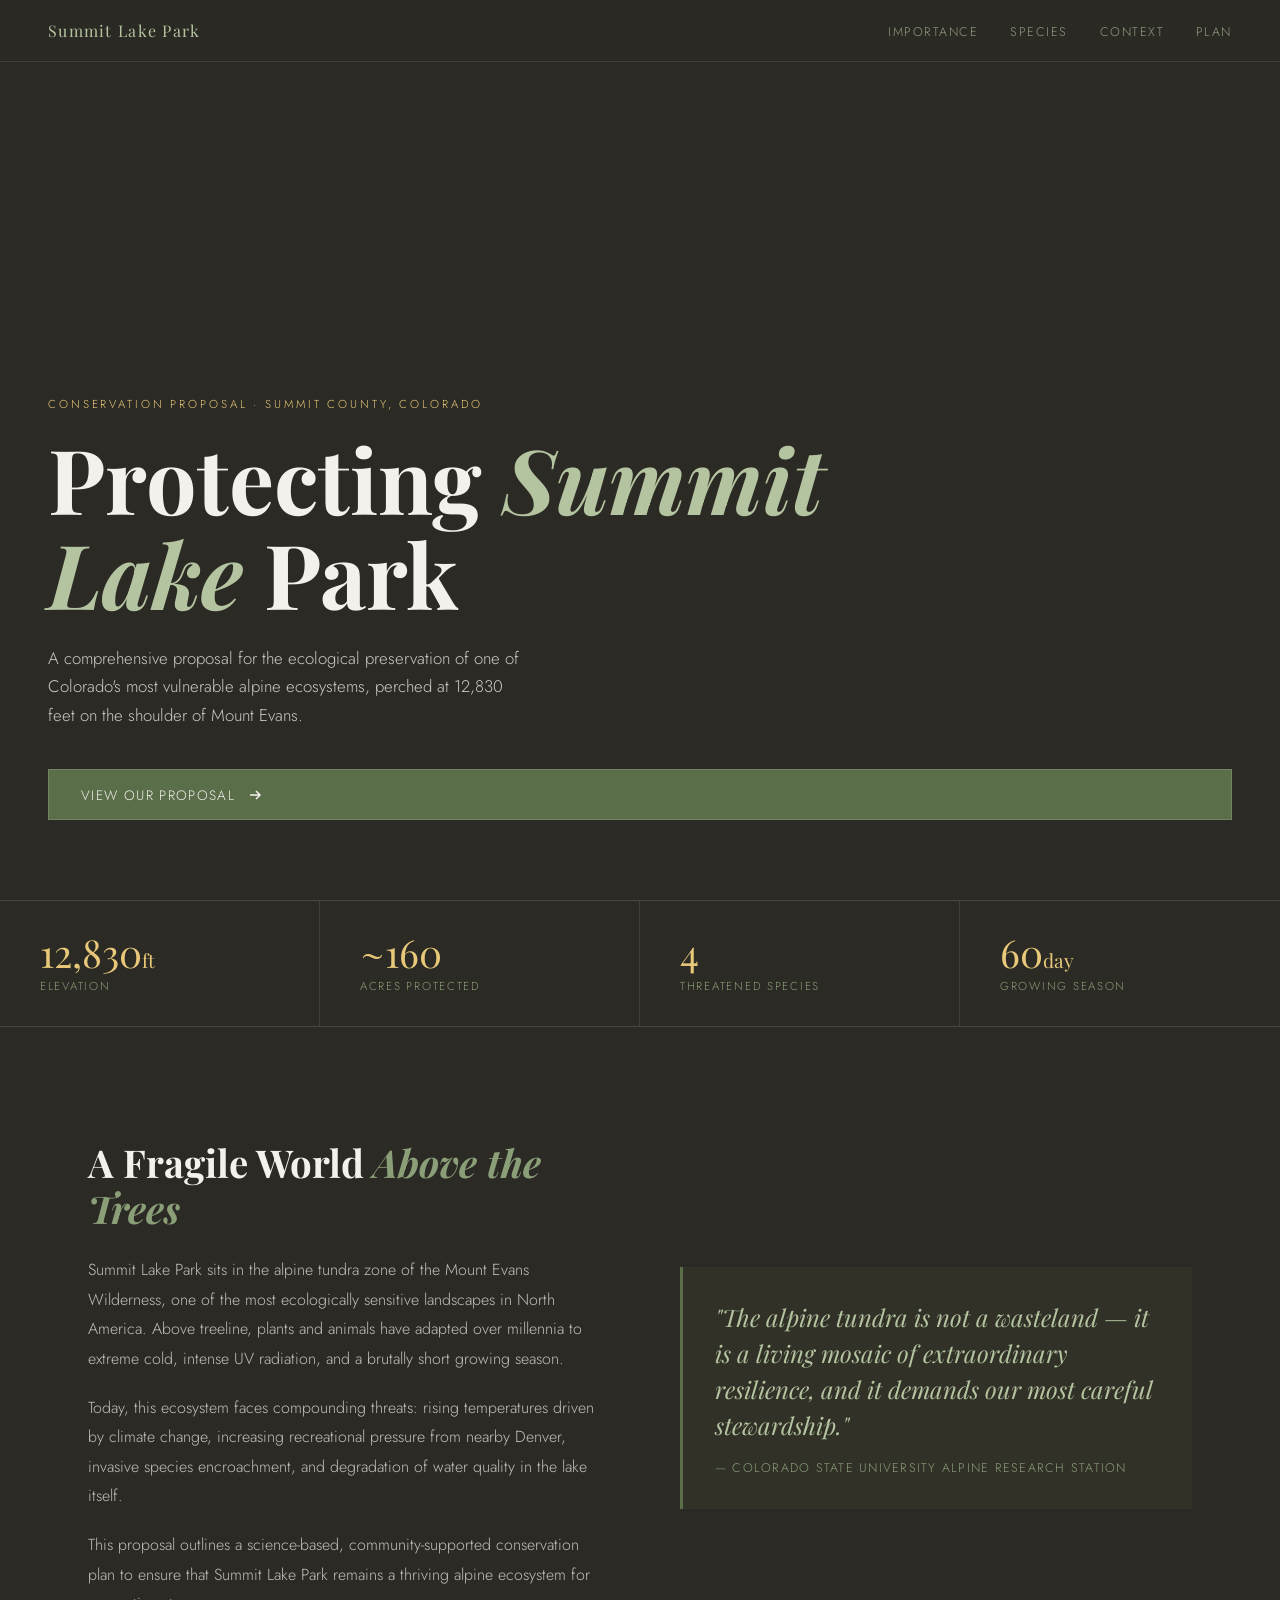
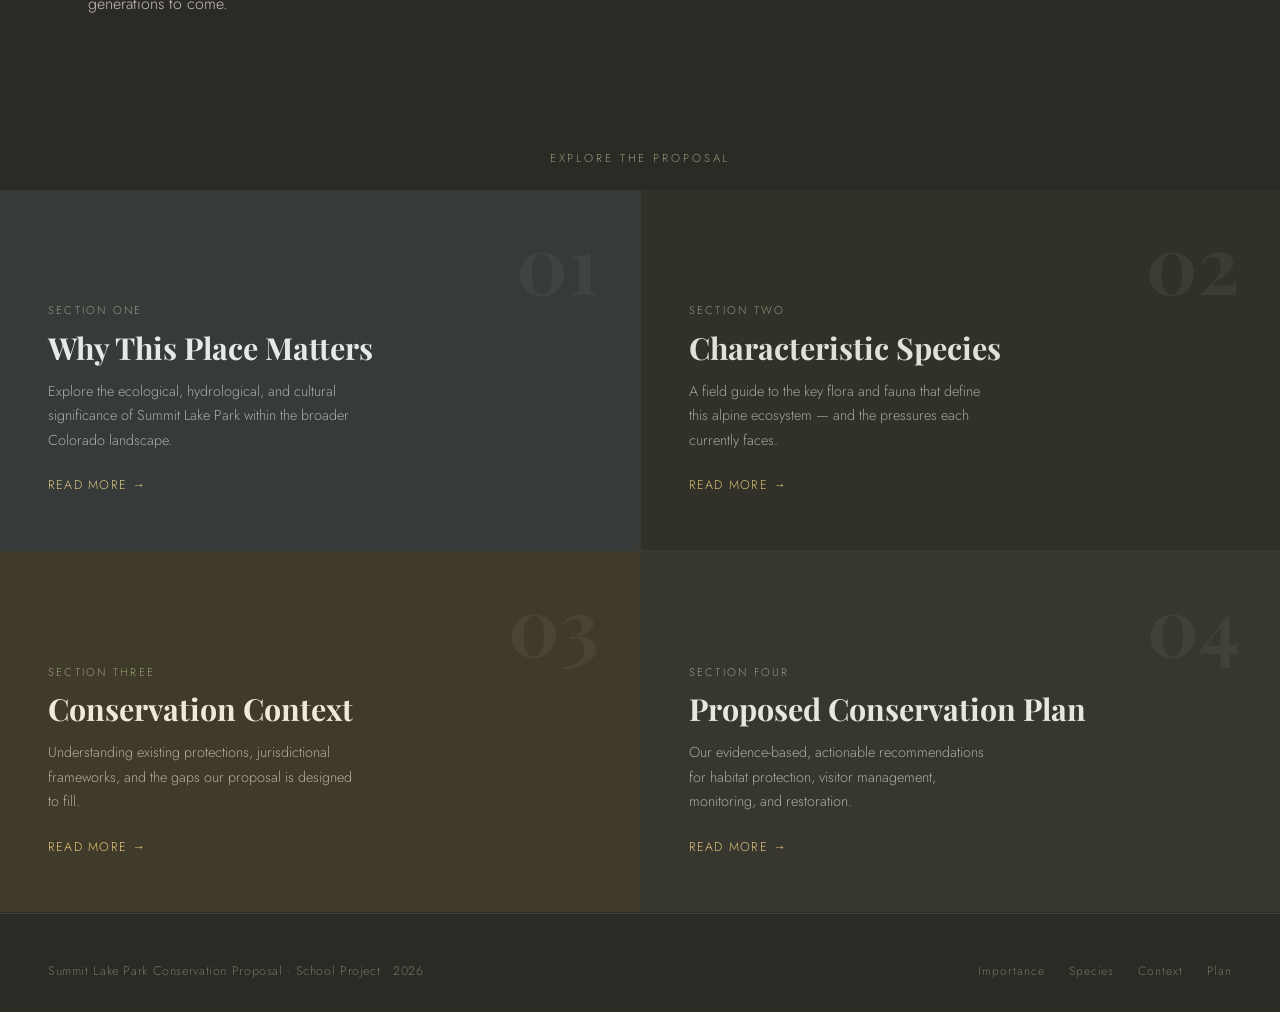
==== index.html @ bf98d881 "Add files via upload" ====
<!DOCTYPE html>
<html lang="en">
<head>
  <meta charset="UTF-8" />
  <meta name="viewport" content="width=device-width, initial-scale=1.0"/>
  <title>Summit Lake Park — Conservation Proposal</title>
  <link rel="preconnect" href="https://fonts.googleapis.com">
  <link href="https://fonts.googleapis.com/css2?family=Playfair+Display:ital,wght@0,400;0,700;1,400&family=Libre+Baskerville:ital@0;1&family=Jost:wght@300;400;500&display=swap" rel="stylesheet">
  <style>
    :root {
      --stone: #2c2a25;
      --bark: #4a3f35;
      --moss: #5a6e4a;
      --sage: #8a9e78;
      --lichen: #b5c4a0;
      --mist: #dce8d4;
      --snow: #f4f1ec;
      --glacier: #c8dde8;
      --sky: #7aaec0;
      --gold: #c8a84b;
      --accent: #e8c97a;
    }

    *, *::before, *::after { box-sizing: border-box; margin: 0; padding: 0; }

    html { scroll-behavior: smooth; }

    body {
      background: var(--stone);
      color: var(--snow);
      font-family: 'Jost', sans-serif;
      font-weight: 300;
      overflow-x: hidden;
    }

    /* ── NAV ── */
    nav {
      position: fixed; top: 0; left: 0; right: 0; z-index: 100;
      display: flex; align-items: center; justify-content: space-between;
      padding: 1.2rem 3rem;
      background: rgba(44,42,37,0.85);
      backdrop-filter: blur(12px);
      border-bottom: 1px solid rgba(181,196,160,0.15);
    }
    .nav-logo {
      font-family: 'Playfair Display', serif;
      font-size: 1rem; letter-spacing: 0.08em;
      color: var(--lichen); text-decoration: none;
    }
    .nav-links { display: flex; gap: 2rem; list-style: none; }
    .nav-links a {
      color: var(--lichen); text-decoration: none;
      font-size: 0.78rem; letter-spacing: 0.12em; text-transform: uppercase;
      opacity: 0.75; transition: opacity 0.2s, color 0.2s;
    }
    .nav-links a:hover { opacity: 1; color: var(--accent); }

    /* ── HERO ── */
    .hero {
      min-height: 100vh;
      display: flex; flex-direction: column; justify-content: flex-end;
      padding: 0 3rem 5rem;
      position: relative;
      background:
        linear-gradient(to bottom, rgba(44,42,37,0.2) 0%, rgba(44,42,37,0.7) 70%, var(--stone) 100%),
        url('https://upload.wikimedia.org/wikipedia/commons/thumb/e/e2/Summit_Lake_Mt_Evans_Colorado.jpg/1280px-Summit_Lake_Mt_Evans_Colorado.jpg') center/cover no-repeat;
    }

    .hero-eyebrow {
      font-size: 0.72rem; letter-spacing: 0.25em; text-transform: uppercase;
      color: var(--accent); margin-bottom: 1.2rem;
      animation: fadeUp 1s ease 0.3s both;
    }
    .hero h1 {
      font-family: 'Playfair Display', serif;
      font-size: clamp(3rem, 7vw, 6.5rem);
      line-height: 1.05; font-weight: 700;
      max-width: 14ch;
      animation: fadeUp 1s ease 0.5s both;
    }
    .hero h1 em { font-style: italic; color: var(--lichen); }
    .hero-sub {
      margin-top: 1.5rem; max-width: 48ch;
      font-size: 1.05rem; line-height: 1.7;
      color: rgba(244,241,236,0.8);
      animation: fadeUp 1s ease 0.7s both;
    }
    .hero-cta {
      margin-top: 2.5rem;
      display: inline-flex; align-items: center; gap: 0.75rem;
      padding: 0.9rem 2rem;
      background: var(--moss); color: var(--snow);
      text-decoration: none; font-size: 0.85rem; letter-spacing: 0.1em; text-transform: uppercase;
      border: 1px solid rgba(255,255,255,0.15);
      transition: background 0.25s, transform 0.25s;
      animation: fadeUp 1s ease 0.9s both;
    }
    .hero-cta:hover { background: var(--sage); transform: translateY(-2px); }
    .hero-cta svg { width: 16px; height: 16px; }

    /* ── ALTITUDE STRIP ── */
    .stats-strip {
      display: grid; grid-template-columns: repeat(4, 1fr);
      border-top: 1px solid rgba(181,196,160,0.2);
      border-bottom: 1px solid rgba(181,196,160,0.2);
    }
    .stat-item {
      padding: 2rem 2.5rem;
      border-right: 1px solid rgba(181,196,160,0.15);
    }
    .stat-item:last-child { border-right: none; }
    .stat-num {
      font-family: 'Playfair Display', serif; font-size: 2.4rem;
      color: var(--accent); line-height: 1;
    }
    .stat-label {
      font-size: 0.72rem; letter-spacing: 0.15em; text-transform: uppercase;
      color: var(--sage); margin-top: 0.4rem;
    }

    /* ── INTRO ── */
    .intro {
      display: grid; grid-template-columns: 1fr 1fr;
      gap: 5rem; padding: 7rem 3rem;
      max-width: 1200px; margin: 0 auto;
    }
    .intro-text h2 {
      font-family: 'Playfair Display', serif; font-size: 2.4rem;
      line-height: 1.2; margin-bottom: 1.5rem;
    }
    .intro-text h2 em { font-style: italic; color: var(--sage); }
    .intro-text p {
      font-size: 1rem; line-height: 1.85; color: rgba(244,241,236,0.75);
      margin-bottom: 1.2rem;
    }
    .intro-quote {
      border-left: 3px solid var(--moss);
      padding: 2rem;
      background: rgba(90,110,74,0.1);
      align-self: center;
    }
    .intro-quote blockquote {
      font-family: 'Playfair Display', serif; font-style: italic;
      font-size: 1.5rem; line-height: 1.5; color: var(--lichen);
    }
    .intro-quote cite {
      display: block; margin-top: 1rem;
      font-size: 0.78rem; letter-spacing: 0.1em; text-transform: uppercase;
      color: var(--sage); font-style: normal;
    }

    /* ── PAGE CARDS ── */
    .section-label {
      text-align: center; padding: 0 3rem 1.5rem;
      font-size: 0.72rem; letter-spacing: 0.25em; text-transform: uppercase;
      color: var(--sage);
    }
    .cards-grid {
      display: grid; grid-template-columns: repeat(2, 1fr);
      gap: 1.5px;
      background: rgba(181,196,160,0.1);
      margin: 0 0 1.5px;
    }
    .card {
      position: relative; overflow: hidden;
      background: var(--stone);
      padding: 3.5rem 3rem;
      text-decoration: none; color: var(--snow);
      display: flex; flex-direction: column; justify-content: flex-end;
      min-height: 360px;
      transition: background 0.3s;
    }
    .card::before {
      content: '';
      position: absolute; inset: 0;
      background: var(--card-color, var(--moss));
      opacity: 0.12;
      transition: opacity 0.3s;
    }
    .card:hover::before { opacity: 0.22; }
    .card:hover .card-arrow { transform: translate(4px, -4px); }

    .card-num {
      position: absolute; top: 2rem; right: 2.5rem;
      font-family: 'Playfair Display', serif; font-size: 5rem;
      color: rgba(181,196,160,0.08); font-weight: 700; line-height: 1;
      pointer-events: none;
    }
    .card-tag {
      font-size: 0.7rem; letter-spacing: 0.2em; text-transform: uppercase;
      color: var(--sage); margin-bottom: 0.8rem;
    }
    .card h3 {
      font-family: 'Playfair Display', serif; font-size: 1.9rem;
      line-height: 1.15; margin-bottom: 0.8rem;
    }
    .card p {
      font-size: 0.9rem; line-height: 1.7;
      color: rgba(244,241,236,0.65); max-width: 38ch;
      margin-bottom: 1.5rem;
    }
    .card-arrow {
      display: inline-flex; align-items: center; gap: 0.5rem;
      font-size: 0.78rem; letter-spacing: 0.1em; text-transform: uppercase;
      color: var(--accent);
      transition: transform 0.25s;
    }

    /* ── FOOTER ── */
    footer {
      padding: 3rem 3rem 2rem;
      border-top: 1px solid rgba(181,196,160,0.15);
      display: flex; justify-content: space-between; align-items: center;
      flex-wrap: wrap; gap: 1rem;
    }
    footer p {
      font-size: 0.78rem; color: rgba(181,196,160,0.5);
      letter-spacing: 0.05em;
    }
    .footer-links { display: flex; gap: 1.5rem; }
    .footer-links a {
      font-size: 0.75rem; color: rgba(181,196,160,0.5);
      text-decoration: none; letter-spacing: 0.08em;
      transition: color 0.2s;
    }
    .footer-links a:hover { color: var(--lichen); }

    @keyframes fadeUp {
      from { opacity: 0; transform: translateY(24px); }
      to   { opacity: 1; transform: translateY(0); }
    }

    @media (max-width: 768px) {
      nav { padding: 1rem 1.5rem; }
      .nav-links { gap: 1rem; }
      .hero { padding: 0 1.5rem 4rem; }
      .stats-strip { grid-template-columns: repeat(2, 1fr); }
      .intro { grid-template-columns: 1fr; gap: 2.5rem; padding: 4rem 1.5rem; }
      .cards-grid { grid-template-columns: 1fr; }
      footer { padding: 2rem 1.5rem; flex-direction: column; align-items: flex-start; }
    }
  </style>
</head>
<body>

  <nav>
    <a href="index.html" class="nav-logo">Summit Lake Park</a>
    <ul class="nav-links">
      <li><a href="importance.html">Importance</a></li>
      <li><a href="species.html">Species</a></li>
      <li><a href="context.html">Context</a></li>
      <li><a href="plan.html">Plan</a></li>
    </ul>
  </nav>

  <section class="hero">
    <div class="hero-eyebrow">Conservation Proposal · Summit County, Colorado</div>
    <h1>Protecting <em>Summit Lake</em> Park</h1>
    <p class="hero-sub">
      A comprehensive proposal for the ecological preservation of one of Colorado's most vulnerable alpine ecosystems, perched at 12,830 feet on the shoulder of Mount Evans.
    </p>
    <a href="plan.html" class="hero-cta">
      View Our Proposal
      <svg viewBox="0 0 16 16" fill="none" stroke="currentColor" stroke-width="1.5">
        <path d="M3 8h10M9 4l4 4-4 4"/>
      </svg>
    </a>
  </section>

  <div class="stats-strip">
    <div class="stat-item">
      <div class="stat-num">12,830<span style="font-size:1.2rem">ft</span></div>
      <div class="stat-label">Elevation</div>
    </div>
    <div class="stat-item">
      <div class="stat-num">~160</div>
      <div class="stat-label">Acres Protected</div>
    </div>
    <div class="stat-item">
      <div class="stat-num">4</div>
      <div class="stat-label">Threatened Species</div>
    </div>
    <div class="stat-item">
      <div class="stat-num">60<span style="font-size:1.2rem">day</span></div>
      <div class="stat-label">Growing Season</div>
    </div>
  </div>

  <section class="intro" id="about">
    <div class="intro-text">
      <h2>A Fragile World <em>Above the Trees</em></h2>
      <p>
        Summit Lake Park sits in the alpine tundra zone of the Mount Evans Wilderness, one of the most ecologically sensitive landscapes in North America. Above treeline, plants and animals have adapted over millennia to extreme cold, intense UV radiation, and a brutally short growing season.
      </p>
      <p>
        Today, this ecosystem faces compounding threats: rising temperatures driven by climate change, increasing recreational pressure from nearby Denver, invasive species encroachment, and degradation of water quality in the lake itself.
      </p>
      <p>
        This proposal outlines a science-based, community-supported conservation plan to ensure that Summit Lake Park remains a thriving alpine ecosystem for generations to come.
      </p>
    </div>
    <div class="intro-quote">
      <blockquote>
        "The alpine tundra is not a wasteland — it is a living mosaic of extraordinary resilience, and it demands our most careful stewardship."
      </blockquote>
      <cite>— Colorado State University Alpine Research Station</cite>
    </div>
  </section>

  <div class="section-label">Explore the Proposal</div>

  <div class="cards-grid">
    <a href="importance.html" class="card" style="--card-color: var(--sky);">
      <span class="card-num">01</span>
      <div class="card-tag">Section One</div>
      <h3>Why This Place Matters</h3>
      <p>Explore the ecological, hydrological, and cultural significance of Summit Lake Park within the broader Colorado landscape.</p>
      <span class="card-arrow">Read More →</span>
    </a>
    <a href="species.html" class="card" style="--card-color: var(--moss);">
      <span class="card-num">02</span>
      <div class="card-tag">Section Two</div>
      <h3>Characteristic Species</h3>
      <p>A field guide to the key flora and fauna that define this alpine ecosystem — and the pressures each currently faces.</p>
      <span class="card-arrow">Read More →</span>
    </a>
    <a href="context.html" class="card" style="--card-color: var(--gold);">
      <span class="card-num">03</span>
      <div class="card-tag">Section Three</div>
      <h3>Conservation Context</h3>
      <p>Understanding existing protections, jurisdictional frameworks, and the gaps our proposal is designed to fill.</p>
      <span class="card-arrow">Read More →</span>
    </a>
    <a href="plan.html" class="card" style="--card-color: var(--sage);">
      <span class="card-num">04</span>
      <div class="card-tag">Section Four</div>
      <h3>Proposed Conservation Plan</h3>
      <p>Our evidence-based, actionable recommendations for habitat protection, visitor management, monitoring, and restoration.</p>
      <span class="card-arrow">Read More →</span>
    </a>
  </div>

  <footer>
    <p>Summit Lake Park Conservation Proposal · School Project · 2026</p>
    <div class="footer-links">
      <a href="importance.html">Importance</a>
      <a href="species.html">Species</a>
      <a href="context.html">Context</a>
      <a href="plan.html">Plan</a>
    </div>
  </footer>

</body>
</html>
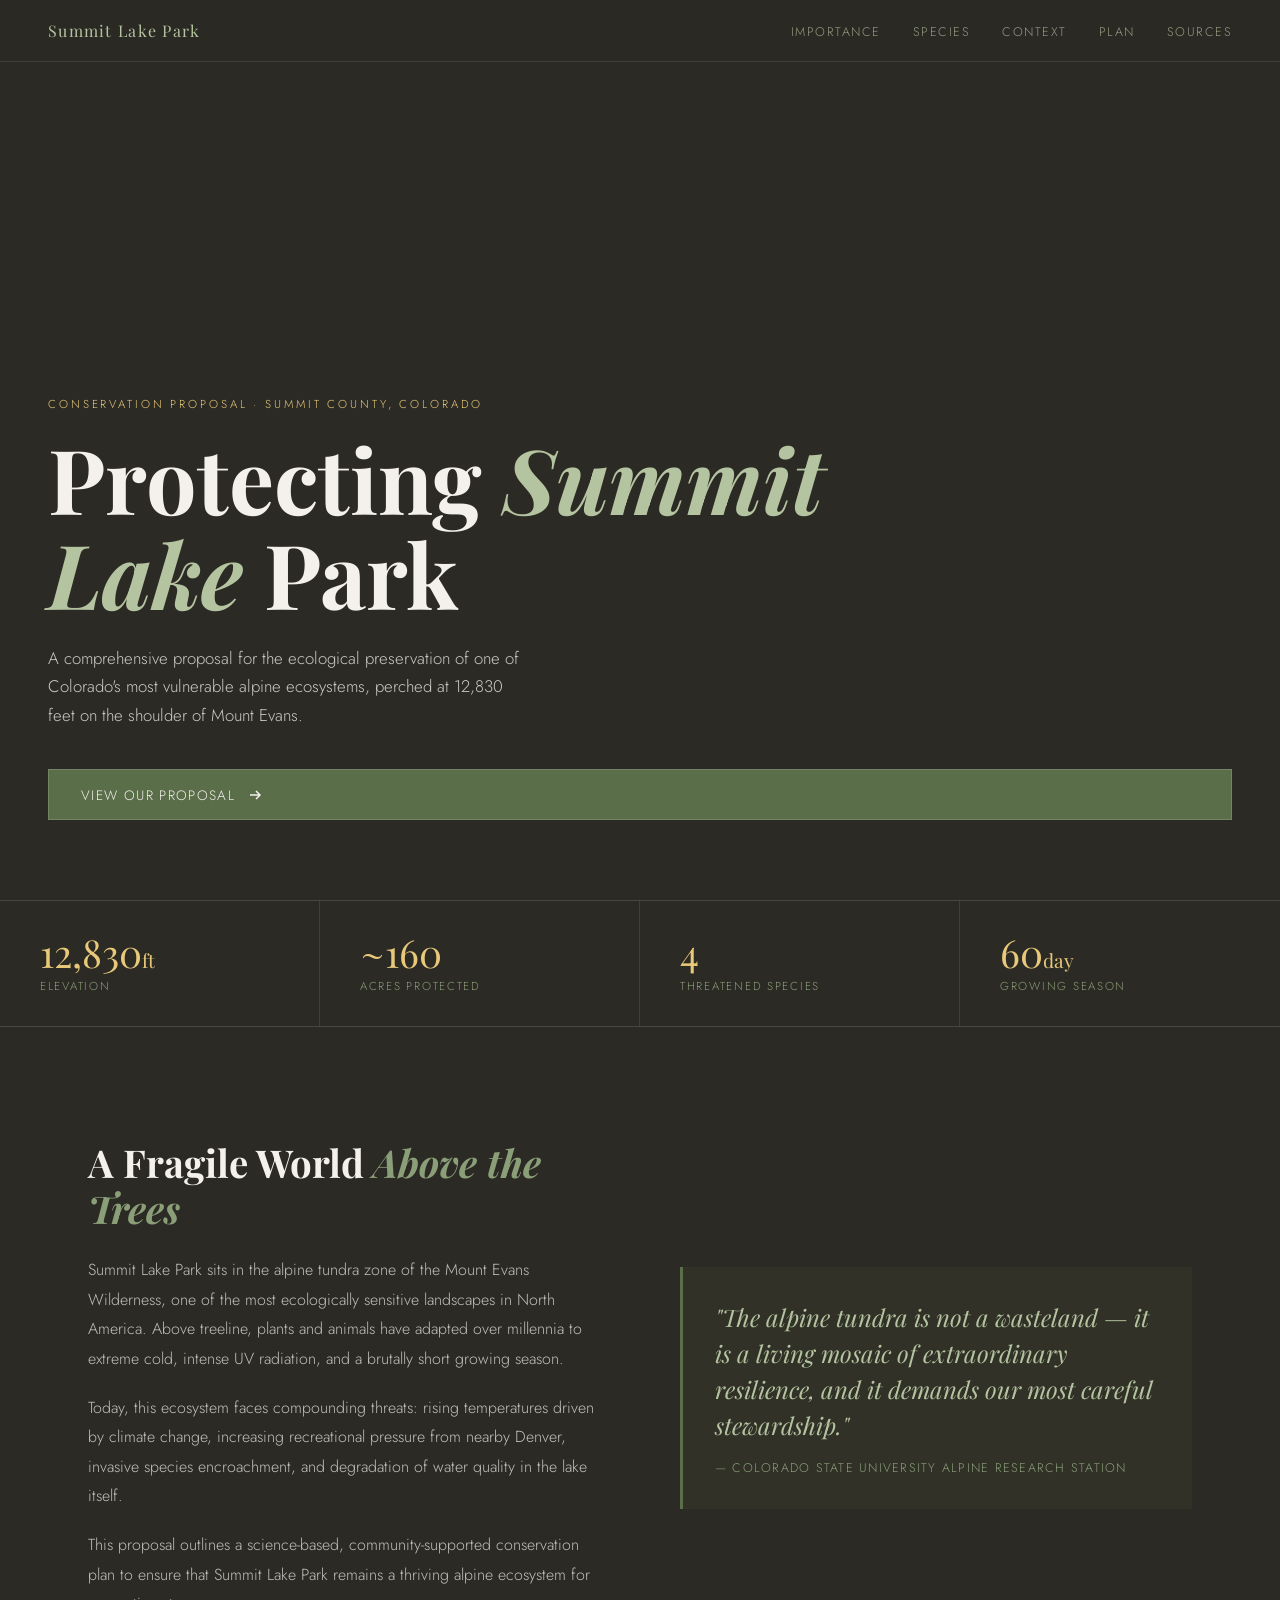
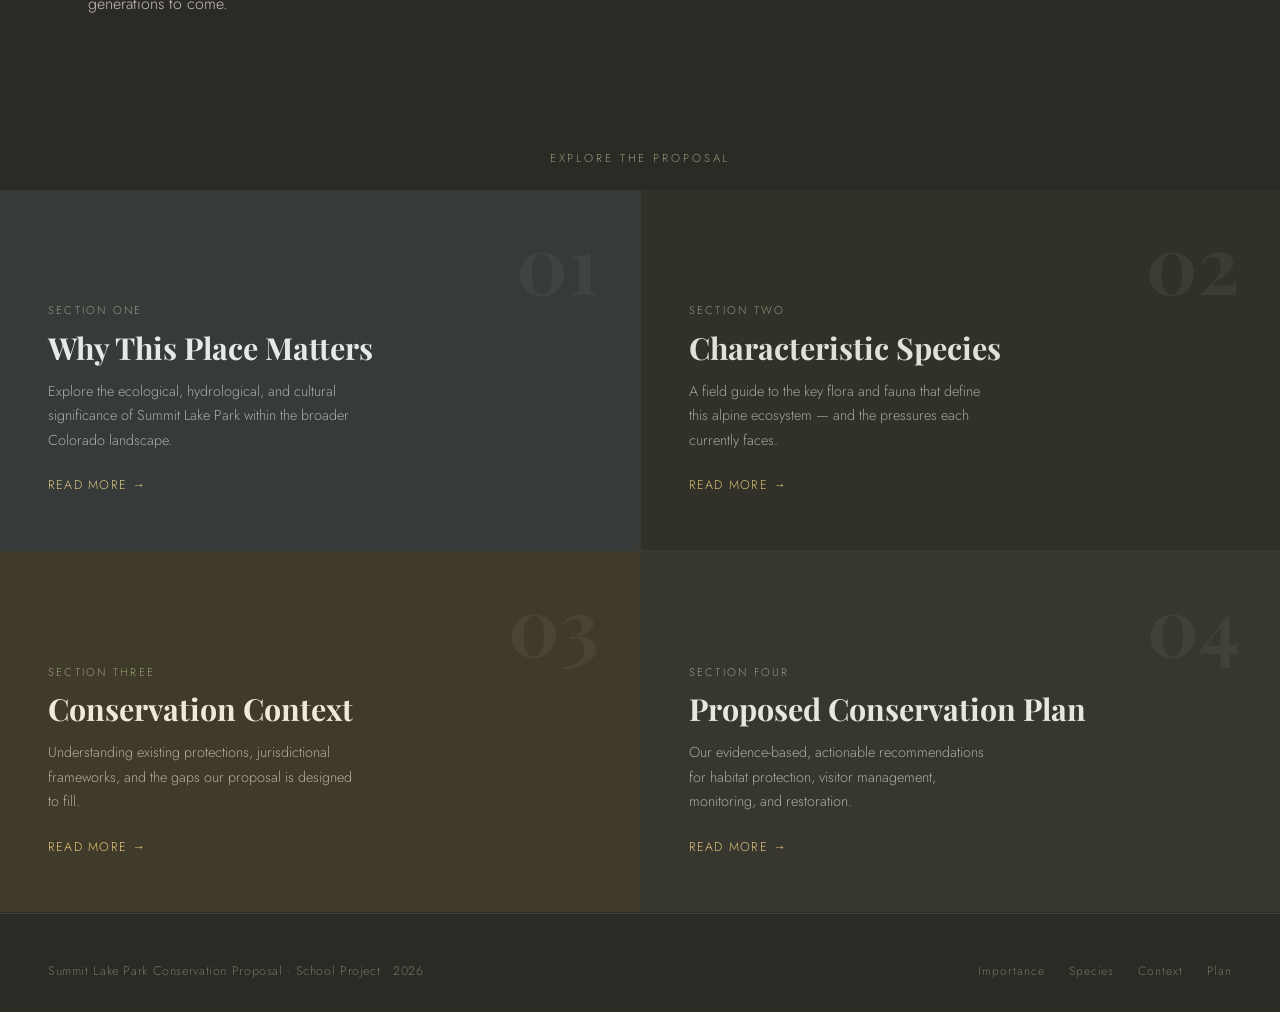
==== commit 95165840: "Add files via upload" ====
--- a/index.html
+++ b/index.html
@@ -250,6 +250,7 @@
       <li><a href="species.html">Species</a></li>
       <li><a href="context.html">Context</a></li>
       <li><a href="plan.html">Plan</a></li>
+      <li><a href="sources.html">Sources</a></li>
     </ul>
   </nav>
 
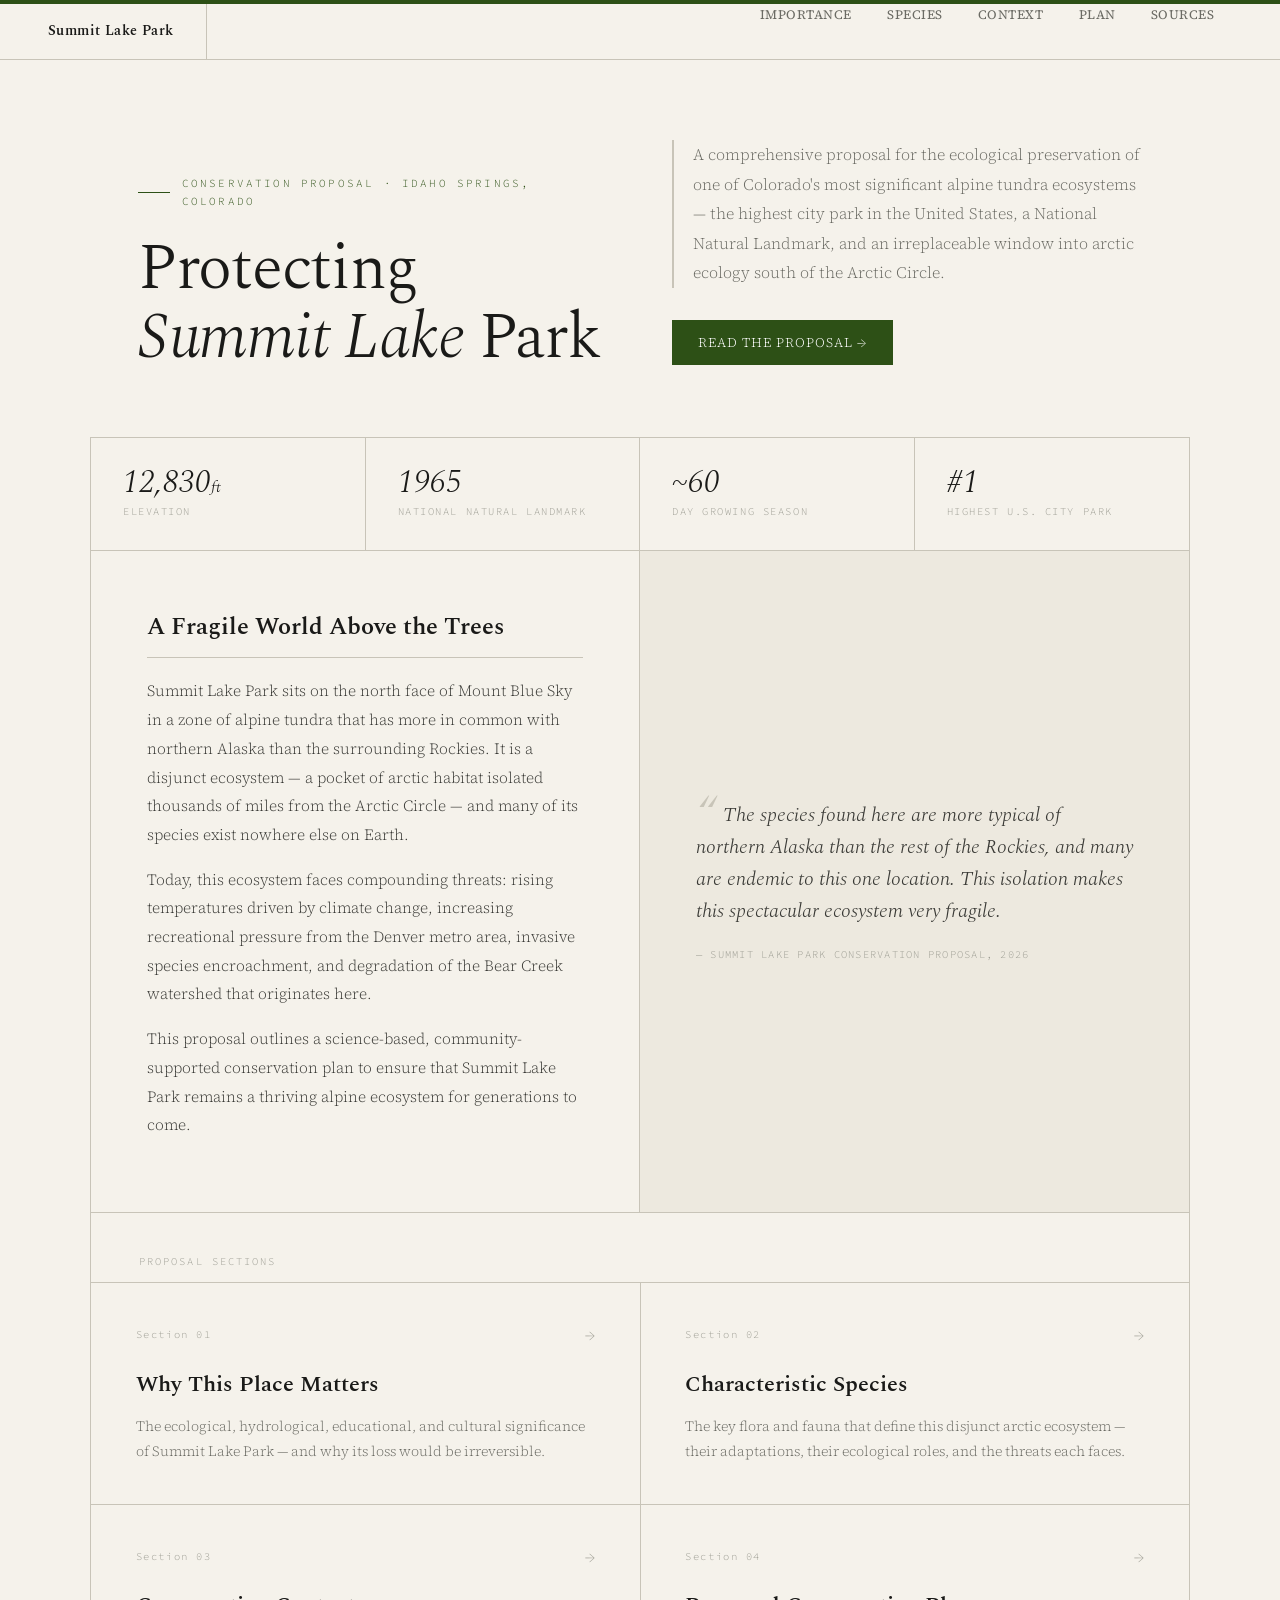
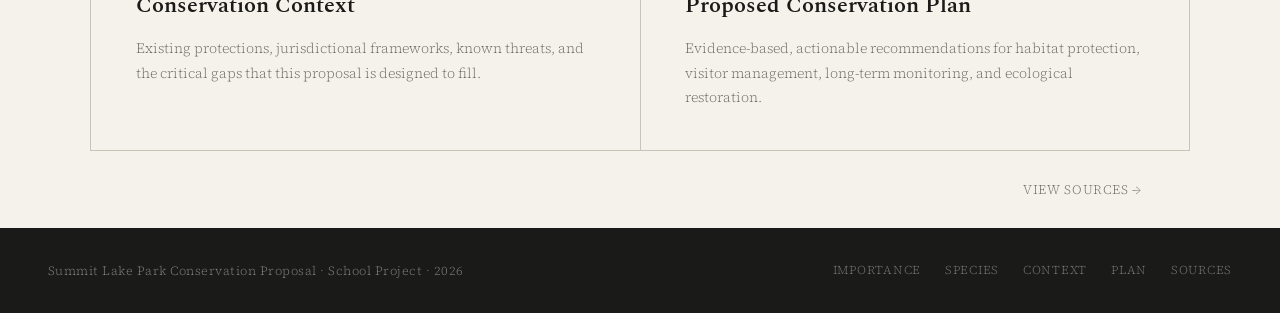
==== commit ac89b3fc: "update style via upload" ====
--- a/index.html
+++ b/index.html
@@ -1,355 +1,300 @@
 <!DOCTYPE html>
 <html lang="en">
 <head>
-  <meta charset="UTF-8" />
+  <meta charset="UTF-8"/>
   <meta name="viewport" content="width=device-width, initial-scale=1.0"/>
   <title>Summit Lake Park — Conservation Proposal</title>
-  <link rel="preconnect" href="https://fonts.googleapis.com">
-  <link href="https://fonts.googleapis.com/css2?family=Playfair+Display:ital,wght@0,400;0,700;1,400&family=Libre+Baskerville:ital@0;1&family=Jost:wght@300;400;500&display=swap" rel="stylesheet">
+  <link rel="stylesheet" href="shared.css"/>
   <style>
-    :root {
-      --stone: #2c2a25;
-      --bark: #4a3f35;
-      --moss: #5a6e4a;
-      --sage: #8a9e78;
-      --lichen: #b5c4a0;
-      --mist: #dce8d4;
-      --snow: #f4f1ec;
-      --glacier: #c8dde8;
-      --sky: #7aaec0;
-      --gold: #c8a84b;
-      --accent: #e8c97a;
-    }
-
-    *, *::before, *::after { box-sizing: border-box; margin: 0; padding: 0; }
-
-    html { scroll-behavior: smooth; }
-
-    body {
-      background: var(--stone);
-      color: var(--snow);
-      font-family: 'Jost', sans-serif;
-      font-weight: 300;
-      overflow-x: hidden;
-    }
-
-    /* ── NAV ── */
-    nav {
-      position: fixed; top: 0; left: 0; right: 0; z-index: 100;
-      display: flex; align-items: center; justify-content: space-between;
-      padding: 1.2rem 3rem;
-      background: rgba(44,42,37,0.85);
-      backdrop-filter: blur(12px);
-      border-bottom: 1px solid rgba(181,196,160,0.15);
-    }
-    .nav-logo {
-      font-family: 'Playfair Display', serif;
-      font-size: 1rem; letter-spacing: 0.08em;
-      color: var(--lichen); text-decoration: none;
-    }
-    .nav-links { display: flex; gap: 2rem; list-style: none; }
-    .nav-links a {
-      color: var(--lichen); text-decoration: none;
-      font-size: 0.78rem; letter-spacing: 0.12em; text-transform: uppercase;
-      opacity: 0.75; transition: opacity 0.2s, color 0.2s;
-    }
-    .nav-links a:hover { opacity: 1; color: var(--accent); }
-
-    /* ── HERO ── */
+    /* Index-only styles */
     .hero {
-      min-height: 100vh;
-      display: flex; flex-direction: column; justify-content: flex-end;
-      padding: 0 3rem 5rem;
-      position: relative;
-      background:
-        linear-gradient(to bottom, rgba(44,42,37,0.2) 0%, rgba(44,42,37,0.7) 70%, var(--stone) 100%),
-        url('https://upload.wikimedia.org/wikipedia/commons/thumb/e/e2/Summit_Lake_Mt_Evans_Colorado.jpg/1280px-Summit_Lake_Mt_Evans_Colorado.jpg') center/cover no-repeat;
-    }
-
-    .hero-eyebrow {
-      font-size: 0.72rem; letter-spacing: 0.25em; text-transform: uppercase;
-      color: var(--accent); margin-bottom: 1.2rem;
-      animation: fadeUp 1s ease 0.3s both;
+      max-width: 1100px; margin: 0 auto;
+      padding: 5rem 3rem 4rem;
+      border-bottom: 1px solid var(--rule);
+      display: grid; grid-template-columns: 1fr 1fr;
+      gap: 4rem; align-items: end;
+    }
+    .hero-label {
+      font-family: 'Source Code Pro', monospace;
+      font-size: 0.68rem; letter-spacing: 0.2em; text-transform: uppercase;
+      color: var(--accent); margin-bottom: 1.5rem;
+      display: flex; align-items: center; gap: 0.75rem;
+    }
+    .hero-label::before {
+      content: '';
+      display: block; height: 1px; width: 2rem;
+      background: var(--accent);
     }
     .hero h1 {
-      font-family: 'Playfair Display', serif;
-      font-size: clamp(3rem, 7vw, 6.5rem);
-      line-height: 1.05; font-weight: 700;
-      max-width: 14ch;
-      animation: fadeUp 1s ease 0.5s both;
-    }
-    .hero h1 em { font-style: italic; color: var(--lichen); }
-    .hero-sub {
-      margin-top: 1.5rem; max-width: 48ch;
-      font-size: 1.05rem; line-height: 1.7;
-      color: rgba(244,241,236,0.8);
-      animation: fadeUp 1s ease 0.7s both;
+      font-family: 'Spectral', serif;
+      font-size: clamp(2.8rem, 5vw, 4.5rem);
+      font-weight: 300; line-height: 1.08;
+      letter-spacing: -0.02em; color: var(--ink);
+    }
+    .hero h1 em { font-style: italic; }
+    .hero-right { padding-bottom: 0.5rem; }
+    .hero-desc {
+      font-size: 1rem; line-height: 1.85;
+      color: var(--ink-3); margin-bottom: 2rem;
+      border-left: 2px solid var(--rule);
+      padding-left: 1.2rem;
     }
     .hero-cta {
-      margin-top: 2.5rem;
-      display: inline-flex; align-items: center; gap: 0.75rem;
-      padding: 0.9rem 2rem;
-      background: var(--moss); color: var(--snow);
-      text-decoration: none; font-size: 0.85rem; letter-spacing: 0.1em; text-transform: uppercase;
-      border: 1px solid rgba(255,255,255,0.15);
-      transition: background 0.25s, transform 0.25s;
-      animation: fadeUp 1s ease 0.9s both;
-    }
-    .hero-cta:hover { background: var(--sage); transform: translateY(-2px); }
-    .hero-cta svg { width: 16px; height: 16px; }
-
-    /* ── ALTITUDE STRIP ── */
-    .stats-strip {
+      display: inline-block;
+      padding: 0.7rem 1.6rem;
+      background: var(--accent); color: #fff;
+      text-decoration: none;
+      font-family: 'Source Serif 4', serif;
+      font-size: 0.82rem; letter-spacing: 0.08em; text-transform: uppercase;
+      transition: background 0.2s;
+    }
+    .hero-cta:hover { background: var(--accent-2); }
+
+    /* Stats row */
+    .stats-row {
+      max-width: 1100px; margin: 0 auto;
       display: grid; grid-template-columns: repeat(4, 1fr);
-      border-top: 1px solid rgba(181,196,160,0.2);
-      border-bottom: 1px solid rgba(181,196,160,0.2);
-    }
-    .stat-item {
-      padding: 2rem 2.5rem;
-      border-right: 1px solid rgba(181,196,160,0.15);
-    }
-    .stat-item:last-child { border-right: none; }
-    .stat-num {
-      font-family: 'Playfair Display', serif; font-size: 2.4rem;
-      color: var(--accent); line-height: 1;
+      border-bottom: 1px solid var(--rule);
+      border-left: 1px solid var(--rule);
+      border-right: 1px solid var(--rule);
+    }
+    .stat {
+      padding: 1.8rem 2rem;
+      border-right: 1px solid var(--rule);
+    }
+    .stat:last-child { border-right: none; }
+    .stat-val {
+      font-family: 'Spectral', serif;
+      font-size: 2rem; font-weight: 300; font-style: italic;
+      color: var(--ink); line-height: 1;
     }
     .stat-label {
-      font-size: 0.72rem; letter-spacing: 0.15em; text-transform: uppercase;
-      color: var(--sage); margin-top: 0.4rem;
-    }
-
-    /* ── INTRO ── */
+      font-family: 'Source Code Pro', monospace;
+      font-size: 0.65rem; letter-spacing: 0.15em; text-transform: uppercase;
+      color: var(--ink-4); margin-top: 0.3rem;
+    }
+
+    /* Intro block */
     .intro {
+      max-width: 1100px; margin: 0 auto;
       display: grid; grid-template-columns: 1fr 1fr;
-      gap: 5rem; padding: 7rem 3rem;
-      max-width: 1200px; margin: 0 auto;
-    }
+      gap: 0;
+      border-bottom: 1px solid var(--rule);
+      border-left: 1px solid var(--rule);
+      border-right: 1px solid var(--rule);
+    }
+    .intro-text { padding: 3.5rem; border-right: 1px solid var(--rule); }
     .intro-text h2 {
-      font-family: 'Playfair Display', serif; font-size: 2.4rem;
-      line-height: 1.2; margin-bottom: 1.5rem;
-    }
-    .intro-text h2 em { font-style: italic; color: var(--sage); }
-    .intro-text p {
-      font-size: 1rem; line-height: 1.85; color: rgba(244,241,236,0.75);
+      font-family: 'Spectral', serif; font-size: 1.5rem; font-weight: 600;
+      margin-bottom: 1.2rem; padding-bottom: 0.6rem;
+      border-bottom: 1px solid var(--rule);
+    }
+    .intro-text p { font-size: 0.97rem; line-height: 1.85; color: var(--ink-2); margin-bottom: 1rem; }
+    .intro-quote {
+      padding: 3.5rem;
+      display: flex; flex-direction: column; justify-content: center;
+      background: var(--paper-2);
+    }
+    .intro-quote blockquote {
+      font-family: 'Spectral', serif; font-style: italic;
+      font-size: 1.25rem; line-height: 1.6; color: var(--ink-2);
       margin-bottom: 1.2rem;
     }
-    .intro-quote {
-      border-left: 3px solid var(--moss);
-      padding: 2rem;
-      background: rgba(90,110,74,0.1);
-      align-self: center;
-    }
-    .intro-quote blockquote {
-      font-family: 'Playfair Display', serif; font-style: italic;
-      font-size: 1.5rem; line-height: 1.5; color: var(--lichen);
+    .intro-quote blockquote::before {
+      content: '\201C';
+      font-size: 3rem; line-height: 0; vertical-align: -0.6rem;
+      color: var(--rule); margin-right: 0.2rem;
     }
     .intro-quote cite {
-      display: block; margin-top: 1rem;
-      font-size: 0.78rem; letter-spacing: 0.1em; text-transform: uppercase;
-      color: var(--sage); font-style: normal;
-    }
-
-    /* ── PAGE CARDS ── */
-    .section-label {
-      text-align: center; padding: 0 3rem 1.5rem;
-      font-size: 0.72rem; letter-spacing: 0.25em; text-transform: uppercase;
-      color: var(--sage);
+      font-family: 'Source Code Pro', monospace;
+      font-size: 0.65rem; letter-spacing: 0.12em; text-transform: uppercase;
+      color: var(--ink-4); font-style: normal;
+    }
+
+    /* Section nav cards */
+    .section-heading {
+      max-width: 1100px; margin: 0 auto;
+      padding: 2rem 3rem 0.5rem;
+      border-left: 1px solid var(--rule);
+      border-right: 1px solid var(--rule);
+    }
+    .section-heading span {
+      font-family: 'Source Code Pro', monospace;
+      font-size: 0.65rem; letter-spacing: 0.2em; text-transform: uppercase;
+      color: var(--ink-4);
     }
     .cards-grid {
+      max-width: 1100px; margin: 0 auto;
       display: grid; grid-template-columns: repeat(2, 1fr);
-      gap: 1.5px;
-      background: rgba(181,196,160,0.1);
-      margin: 0 0 1.5px;
+      gap: 1px; background: var(--rule);
+      border: 1px solid var(--rule);
     }
     .card {
-      position: relative; overflow: hidden;
-      background: var(--stone);
-      padding: 3.5rem 3rem;
-      text-decoration: none; color: var(--snow);
-      display: flex; flex-direction: column; justify-content: flex-end;
-      min-height: 360px;
-      transition: background 0.3s;
-    }
-    .card::before {
-      content: '';
-      position: absolute; inset: 0;
-      background: var(--card-color, var(--moss));
-      opacity: 0.12;
-      transition: opacity 0.3s;
-    }
-    .card:hover::before { opacity: 0.22; }
-    .card:hover .card-arrow { transform: translate(4px, -4px); }
-
+      background: var(--paper);
+      padding: 2.5rem 2.8rem;
+      text-decoration: none; color: var(--ink);
+      display: flex; flex-direction: column;
+      transition: background 0.15s;
+    }
+    .card:hover { background: var(--accent-bg); }
+    .card-meta {
+      display: flex; justify-content: space-between; align-items: center;
+      margin-bottom: 1.2rem;
+    }
     .card-num {
-      position: absolute; top: 2rem; right: 2.5rem;
-      font-family: 'Playfair Display', serif; font-size: 5rem;
-      color: rgba(181,196,160,0.08); font-weight: 700; line-height: 1;
-      pointer-events: none;
-    }
-    .card-tag {
-      font-size: 0.7rem; letter-spacing: 0.2em; text-transform: uppercase;
-      color: var(--sage); margin-bottom: 0.8rem;
-    }
+      font-family: 'Source Code Pro', monospace;
+      font-size: 0.65rem; letter-spacing: 0.15em; color: var(--ink-4);
+    }
+    .card-arrow { font-size: 0.9rem; color: var(--ink-4); transition: transform 0.2s, color 0.2s; }
+    .card:hover .card-arrow { transform: translateX(4px); color: var(--accent); }
     .card h3 {
-      font-family: 'Playfair Display', serif; font-size: 1.9rem;
-      line-height: 1.15; margin-bottom: 0.8rem;
-    }
-    .card p {
-      font-size: 0.9rem; line-height: 1.7;
-      color: rgba(244,241,236,0.65); max-width: 38ch;
-      margin-bottom: 1.5rem;
-    }
-    .card-arrow {
-      display: inline-flex; align-items: center; gap: 0.5rem;
-      font-size: 0.78rem; letter-spacing: 0.1em; text-transform: uppercase;
-      color: var(--accent);
-      transition: transform 0.25s;
-    }
-
-    /* ── FOOTER ── */
-    footer {
-      padding: 3rem 3rem 2rem;
-      border-top: 1px solid rgba(181,196,160,0.15);
-      display: flex; justify-content: space-between; align-items: center;
-      flex-wrap: wrap; gap: 1rem;
-    }
-    footer p {
-      font-size: 0.78rem; color: rgba(181,196,160,0.5);
-      letter-spacing: 0.05em;
-    }
-    .footer-links { display: flex; gap: 1.5rem; }
-    .footer-links a {
-      font-size: 0.75rem; color: rgba(181,196,160,0.5);
-      text-decoration: none; letter-spacing: 0.08em;
-      transition: color 0.2s;
-    }
-    .footer-links a:hover { color: var(--lichen); }
-
-    @keyframes fadeUp {
-      from { opacity: 0; transform: translateY(24px); }
-      to   { opacity: 1; transform: translateY(0); }
-    }
-
-    @media (max-width: 768px) {
-      nav { padding: 1rem 1.5rem; }
-      .nav-links { gap: 1rem; }
-      .hero { padding: 0 1.5rem 4rem; }
-      .stats-strip { grid-template-columns: repeat(2, 1fr); }
-      .intro { grid-template-columns: 1fr; gap: 2.5rem; padding: 4rem 1.5rem; }
+      font-family: 'Spectral', serif; font-size: 1.35rem; font-weight: 600;
+      margin-bottom: 0.7rem; color: var(--ink);
+    }
+    .card p { font-size: 0.88rem; line-height: 1.75; color: var(--ink-3); }
+
+    @media (max-width: 800px) {
+      .hero { grid-template-columns: 1fr; gap: 2rem; padding: 3rem 1.5rem; }
+      .stats-row { grid-template-columns: repeat(2,1fr); }
+      .intro { grid-template-columns: 1fr; }
+      .intro-text { border-right: none; border-bottom: 1px solid var(--rule); padding: 2rem 1.5rem; }
+      .intro-quote { padding: 2rem 1.5rem; }
+      .section-heading { padding: 1.5rem 1.5rem 0.5rem; }
       .cards-grid { grid-template-columns: 1fr; }
-      footer { padding: 2rem 1.5rem; flex-direction: column; align-items: flex-start; }
     }
   </style>
 </head>
 <body>
 
-  <nav>
-    <a href="index.html" class="nav-logo">Summit Lake Park</a>
-    <ul class="nav-links">
-      <li><a href="importance.html">Importance</a></li>
-      <li><a href="species.html">Species</a></li>
-      <li><a href="context.html">Context</a></li>
-      <li><a href="plan.html">Plan</a></li>
-      <li><a href="sources.html">Sources</a></li>
-    </ul>
-  </nav>
-
-  <section class="hero">
-    <div class="hero-eyebrow">Conservation Proposal · Summit County, Colorado</div>
+<div class="top-rule"></div>
+
+<nav>
+  <a href="index.html" class="nav-logo">Summit Lake Park</a>
+  <ul class="nav-links">
+    <li><a href="importance.html">Importance</a></li>
+    <li><a href="species.html">Species</a></li>
+    <li><a href="context.html">Context</a></li>
+    <li><a href="plan.html">Plan</a></li>
+    <li><a href="sources.html">Sources</a></li>
+  </ul>
+</nav>
+
+<section class="hero">
+  <div class="hero-left">
+    <div class="hero-label">Conservation Proposal · Idaho Springs, Colorado</div>
     <h1>Protecting <em>Summit Lake</em> Park</h1>
-    <p class="hero-sub">
-      A comprehensive proposal for the ecological preservation of one of Colorado's most vulnerable alpine ecosystems, perched at 12,830 feet on the shoulder of Mount Evans.
+  </div>
+  <div class="hero-right">
+    <p class="hero-desc">
+      A comprehensive proposal for the ecological preservation of one of Colorado's most
+      significant alpine tundra ecosystems — the highest city park in the United States,
+      a National Natural Landmark, and an irreplaceable window into arctic ecology
+      south of the Arctic Circle.
     </p>
-    <a href="plan.html" class="hero-cta">
-      View Our Proposal
-      <svg viewBox="0 0 16 16" fill="none" stroke="currentColor" stroke-width="1.5">
-        <path d="M3 8h10M9 4l4 4-4 4"/>
-      </svg>
-    </a>
-  </section>
-
-  <div class="stats-strip">
-    <div class="stat-item">
-      <div class="stat-num">12,830<span style="font-size:1.2rem">ft</span></div>
-      <div class="stat-label">Elevation</div>
+    <a href="plan.html" class="hero-cta">Read the Proposal →</a>
+  </div>
+</section>
+
+<div class="stats-row">
+  <div class="stat">
+    <div class="stat-val">12,830<span style="font-size:1rem">ft</span></div>
+    <div class="stat-label">Elevation</div>
+  </div>
+  <div class="stat">
+    <div class="stat-val">1965</div>
+    <div class="stat-label">National Natural Landmark</div>
+  </div>
+  <div class="stat">
+    <div class="stat-val">~60</div>
+    <div class="stat-label">Day Growing Season</div>
+  </div>
+  <div class="stat">
+    <div class="stat-val">#1</div>
+    <div class="stat-label">Highest U.S. City Park</div>
+  </div>
+</div>
+
+<div class="intro">
+  <div class="intro-text">
+    <h2>A Fragile World Above the Trees</h2>
+    <p>
+      Summit Lake Park sits on the north face of Mount Blue Sky in a zone of alpine tundra
+      that has more in common with northern Alaska than the surrounding Rockies. It is a
+      disjunct ecosystem — a pocket of arctic habitat isolated thousands of miles from the
+      Arctic Circle — and many of its species exist nowhere else on Earth.
+    </p>
+    <p>
+      Today, this ecosystem faces compounding threats: rising temperatures driven by climate
+      change, increasing recreational pressure from the Denver metro area, invasive species
+      encroachment, and degradation of the Bear Creek watershed that originates here.
+    </p>
+    <p>
+      This proposal outlines a science-based, community-supported conservation plan to ensure
+      that Summit Lake Park remains a thriving alpine ecosystem for generations to come.
+    </p>
+  </div>
+  <div class="intro-quote">
+    <blockquote>
+      The species found here are more typical of northern Alaska than the rest of the Rockies,
+      and many are endemic to this one location. This isolation makes this spectacular ecosystem
+      very fragile.
+    </blockquote>
+    <cite>— Summit Lake Park Conservation Proposal, 2026</cite>
+  </div>
+</div>
+
+<div class="section-heading"><span>Proposal Sections</span></div>
+
+<div class="cards-grid">
+  <a href="importance.html" class="card">
+    <div class="card-meta">
+      <span class="card-num">Section 01</span>
+      <span class="card-arrow">→</span>
     </div>
-    <div class="stat-item">
-      <div class="stat-num">~160</div>
-      <div class="stat-label">Acres Protected</div>
+    <h3>Why This Place Matters</h3>
+    <p>The ecological, hydrological, educational, and cultural significance of Summit Lake Park — and why its loss would be irreversible.</p>
+  </a>
+  <a href="species.html" class="card">
+    <div class="card-meta">
+      <span class="card-num">Section 02</span>
+      <span class="card-arrow">→</span>
     </div>
-    <div class="stat-item">
-      <div class="stat-num">4</div>
-      <div class="stat-label">Threatened Species</div>
+    <h3>Characteristic Species</h3>
+    <p>The key flora and fauna that define this disjunct arctic ecosystem — their adaptations, their ecological roles, and the threats each faces.</p>
+  </a>
+  <a href="context.html" class="card">
+    <div class="card-meta">
+      <span class="card-num">Section 03</span>
+      <span class="card-arrow">→</span>
     </div>
-    <div class="stat-item">
-      <div class="stat-num">60<span style="font-size:1.2rem">day</span></div>
-      <div class="stat-label">Growing Season</div>
+    <h3>Conservation Context</h3>
+    <p>Existing protections, jurisdictional frameworks, known threats, and the critical gaps that this proposal is designed to fill.</p>
+  </a>
+  <a href="plan.html" class="card">
+    <div class="card-meta">
+      <span class="card-num">Section 04</span>
+      <span class="card-arrow">→</span>
     </div>
-  </div>
-
-  <section class="intro" id="about">
-    <div class="intro-text">
-      <h2>A Fragile World <em>Above the Trees</em></h2>
-      <p>
-        Summit Lake Park sits in the alpine tundra zone of the Mount Evans Wilderness, one of the most ecologically sensitive landscapes in North America. Above treeline, plants and animals have adapted over millennia to extreme cold, intense UV radiation, and a brutally short growing season.
-      </p>
-      <p>
-        Today, this ecosystem faces compounding threats: rising temperatures driven by climate change, increasing recreational pressure from nearby Denver, invasive species encroachment, and degradation of water quality in the lake itself.
-      </p>
-      <p>
-        This proposal outlines a science-based, community-supported conservation plan to ensure that Summit Lake Park remains a thriving alpine ecosystem for generations to come.
-      </p>
-    </div>
-    <div class="intro-quote">
-      <blockquote>
-        "The alpine tundra is not a wasteland — it is a living mosaic of extraordinary resilience, and it demands our most careful stewardship."
-      </blockquote>
-      <cite>— Colorado State University Alpine Research Station</cite>
-    </div>
-  </section>
-
-  <div class="section-label">Explore the Proposal</div>
-
-  <div class="cards-grid">
-    <a href="importance.html" class="card" style="--card-color: var(--sky);">
-      <span class="card-num">01</span>
-      <div class="card-tag">Section One</div>
-      <h3>Why This Place Matters</h3>
-      <p>Explore the ecological, hydrological, and cultural significance of Summit Lake Park within the broader Colorado landscape.</p>
-      <span class="card-arrow">Read More →</span>
-    </a>
-    <a href="species.html" class="card" style="--card-color: var(--moss);">
-      <span class="card-num">02</span>
-      <div class="card-tag">Section Two</div>
-      <h3>Characteristic Species</h3>
-      <p>A field guide to the key flora and fauna that define this alpine ecosystem — and the pressures each currently faces.</p>
-      <span class="card-arrow">Read More →</span>
-    </a>
-    <a href="context.html" class="card" style="--card-color: var(--gold);">
-      <span class="card-num">03</span>
-      <div class="card-tag">Section Three</div>
-      <h3>Conservation Context</h3>
-      <p>Understanding existing protections, jurisdictional frameworks, and the gaps our proposal is designed to fill.</p>
-      <span class="card-arrow">Read More →</span>
-    </a>
-    <a href="plan.html" class="card" style="--card-color: var(--sage);">
-      <span class="card-num">04</span>
-      <div class="card-tag">Section Four</div>
-      <h3>Proposed Conservation Plan</h3>
-      <p>Our evidence-based, actionable recommendations for habitat protection, visitor management, monitoring, and restoration.</p>
-      <span class="card-arrow">Read More →</span>
-    </a>
-  </div>
-
-  <footer>
-    <p>Summit Lake Park Conservation Proposal · School Project · 2026</p>
-    <div class="footer-links">
-      <a href="importance.html">Importance</a>
-      <a href="species.html">Species</a>
-      <a href="context.html">Context</a>
-      <a href="plan.html">Plan</a>
-    </div>
-  </footer>
+    <h3>Proposed Conservation Plan</h3>
+    <p>Evidence-based, actionable recommendations for habitat protection, visitor management, long-term monitoring, and ecological restoration.</p>
+  </a>
+</div>
+
+<div class="page-nav-strip" style="border-top: none; padding-top: 1.5rem;">
+  &nbsp;
+  <a href="sources.html" class="page-nav-link">View Sources →</a>
+</div>
+
+<footer>
+  <p>Summit Lake Park Conservation Proposal · School Project · 2026</p>
+  <div class="footer-links">
+    <a href="importance.html">Importance</a>
+    <a href="species.html">Species</a>
+    <a href="context.html">Context</a>
+    <a href="plan.html">Plan</a>
+    <a href="sources.html">Sources</a>
+  </div>
+</footer>
 
 </body>
 </html>
--- a/shared.css
+++ b/shared.css
@@ -0,0 +1,387 @@
+@import url('https://fonts.googleapis.com/css2?family=Spectral:ital,wght@0,300;0,400;0,600;0,700;1,300;1,400&family=Source+Serif+4:ital,opsz,wght@0,8..60,300;0,8..60,400;0,8..60,600;1,8..60,300;1,8..60,400&family=Source+Code+Pro:wght@400&display=swap');
+
+/* ── TOKENS ── */
+:root {
+  --paper:    #f5f2eb;
+  --paper-2:  #ede9df;
+  --ink:      #1a1a18;
+  --ink-2:    #3a3a36;
+  --ink-3:    #6b6b64;
+  --ink-4:    #9a9a90;
+  --rule:     #c8c4b8;
+  --accent:   #2d5016;   /* deep forest green */
+  --accent-2: #4a7a28;
+  --accent-bg:#edf2e8;
+  --warn:     #5c3a00;
+  --warn-bg:  #fdf4e3;
+  --info:     #1a3a5c;
+  --info-bg:  #e8f0f8;
+}
+
+*, *::before, *::after { box-sizing: border-box; margin: 0; padding: 0; }
+html { scroll-behavior: smooth; }
+
+body {
+  background: var(--paper);
+  color: var(--ink);
+  font-family: 'Source Serif 4', Georgia, serif;
+  font-size: 17px;
+  line-height: 1.7;
+  font-weight: 300;
+}
+
+/* ── TOP RULE BAR ── */
+.top-rule {
+  height: 4px;
+  background: var(--accent);
+  width: 100%;
+}
+
+/* ── NAV ── */
+nav {
+  position: sticky; top: 0; z-index: 100;
+  background: var(--paper);
+  border-bottom: 1px solid var(--rule);
+  padding: 0 3rem;
+  display: flex; align-items: stretch; justify-content: space-between;
+}
+.nav-logo {
+  font-family: 'Spectral', serif;
+  font-size: 0.85rem; font-weight: 600;
+  letter-spacing: 0.03em;
+  color: var(--ink); text-decoration: none;
+  display: flex; align-items: center;
+  padding: 1rem 0;
+  border-right: 1px solid var(--rule);
+  padding-right: 2rem; margin-right: 1rem;
+}
+.nav-links {
+  display: flex; list-style: none; height: 100%;
+}
+.nav-links li { display: flex; }
+.nav-links a {
+  display: flex; align-items: center;
+  padding: 0 1.1rem;
+  font-family: 'Source Serif 4', serif;
+  font-size: 0.8rem; font-weight: 400;
+  letter-spacing: 0.04em;
+  color: var(--ink-3); text-decoration: none;
+  border-bottom: 2px solid transparent;
+  transition: color 0.15s, border-color 0.15s;
+  text-transform: uppercase;
+}
+.nav-links a:hover { color: var(--ink); border-color: var(--rule); }
+.nav-links a.active { color: var(--accent); border-color: var(--accent); font-weight: 600; }
+
+/* ── PAGE HERO ── */
+.page-hero {
+  padding: 4rem 3rem 3rem;
+  border-bottom: 1px solid var(--rule);
+  max-width: 1100px;
+  margin: 0 auto;
+}
+.page-eyebrow {
+  font-family: 'Source Code Pro', monospace;
+  font-size: 0.7rem; letter-spacing: 0.18em;
+  text-transform: uppercase; color: var(--accent);
+  margin-bottom: 1.2rem;
+  display: flex; align-items: center; gap: 0.75rem;
+}
+.page-eyebrow::after {
+  content: '';
+  display: block; height: 1px; width: 3rem;
+  background: var(--accent); opacity: 0.5;
+}
+.page-hero h1 {
+  font-family: 'Spectral', serif;
+  font-size: clamp(2rem, 4vw, 3.4rem);
+  font-weight: 300; line-height: 1.15;
+  letter-spacing: -0.01em;
+  color: var(--ink);
+  max-width: 22ch;
+}
+.page-hero h1 em { font-style: italic; color: var(--accent); font-weight: 300; }
+.page-hero .lead {
+  margin-top: 1.4rem;
+  max-width: 60ch;
+  font-size: 1.05rem; line-height: 1.8;
+  color: var(--ink-2); font-weight: 300;
+  font-style: italic;
+}
+
+/* ── LAYOUT ── */
+.page-wrapper {
+  max-width: 1100px;
+  margin: 0 auto;
+  display: grid;
+  grid-template-columns: 200px 1fr;
+  gap: 0;
+  border-left: 1px solid var(--rule);
+  border-right: 1px solid var(--rule);
+  min-height: 60vh;
+}
+
+/* sidebar */
+.page-sidebar {
+  border-right: 1px solid var(--rule);
+  padding: 3rem 1.5rem;
+  position: sticky; top: 52px;
+  align-self: start;
+  max-height: calc(100vh - 52px);
+  overflow-y: auto;
+}
+.sidebar-label {
+  font-family: 'Source Code Pro', monospace;
+  font-size: 0.62rem; letter-spacing: 0.2em; text-transform: uppercase;
+  color: var(--ink-4); margin-bottom: 1rem;
+}
+.sidebar-toc { list-style: none; }
+.sidebar-toc li { margin-bottom: 0.15rem; }
+.sidebar-toc a {
+  font-size: 0.8rem; color: var(--ink-3); text-decoration: none;
+  line-height: 1.5; display: block;
+  padding: 0.2rem 0.5rem;
+  border-left: 2px solid transparent;
+  transition: color 0.15s, border-color 0.15s;
+}
+.sidebar-toc a:hover { color: var(--accent); border-color: var(--accent-2); }
+
+/* main content */
+.page-content {
+  padding: 3.5rem 3.5rem 5rem;
+}
+
+/* ── TYPOGRAPHY ── */
+.page-content h2 {
+  font-family: 'Spectral', serif;
+  font-size: 1.5rem; font-weight: 600;
+  margin: 3rem 0 0.8rem;
+  padding-bottom: 0.5rem;
+  border-bottom: 1px solid var(--rule);
+  color: var(--ink);
+  letter-spacing: -0.01em;
+}
+.page-content h2:first-child { margin-top: 0; }
+.page-content h3 {
+  font-family: 'Spectral', serif;
+  font-size: 1.1rem; font-weight: 600; font-style: italic;
+  margin: 2rem 0 0.5rem; color: var(--ink-2);
+}
+.page-content p {
+  font-size: 1rem; line-height: 1.85;
+  color: var(--ink-2); margin-bottom: 1.1rem;
+}
+.page-content ul, .page-content ol {
+  margin: 0 0 1.4rem 1.4rem; color: var(--ink-2);
+}
+.page-content li { font-size: 0.97rem; line-height: 1.8; margin-bottom: 0.35rem; }
+.page-content strong { color: var(--ink); font-weight: 600; }
+
+/* ── CALLOUT BOXES ── */
+.callout {
+  border-left: 3px solid var(--accent);
+  background: var(--accent-bg);
+  padding: 1.2rem 1.5rem;
+  margin: 1.8rem 0;
+}
+.callout.warn { border-color: var(--warn); background: var(--warn-bg); }
+.callout.info { border-color: var(--info); background: var(--info-bg); }
+.callout-label {
+  font-family: 'Source Code Pro', monospace;
+  font-size: 0.65rem; letter-spacing: 0.18em; text-transform: uppercase;
+  color: var(--accent); margin-bottom: 0.4rem; font-weight: 400;
+}
+.callout.warn .callout-label { color: var(--warn); }
+.callout.info .callout-label { color: var(--info); }
+.callout p { margin-bottom: 0; font-size: 0.95rem; color: var(--ink-2); }
+
+/* ── PHOTO ── */
+.photo-block {
+  margin: 2rem 0;
+  border: 1px solid var(--rule);
+}
+.photo-block img {
+  width: 100%; display: block;
+  max-height: 500px; object-fit: cover;
+}
+.photo-caption {
+  padding: 0.6rem 1rem;
+  font-size: 0.78rem; font-style: italic;
+  color: var(--ink-4);
+  border-top: 1px solid var(--rule);
+  background: var(--paper-2);
+}
+
+/* ── SPECIES GRID ── */
+.species-grid {
+  display: grid;
+  grid-template-columns: repeat(auto-fill, minmax(240px, 1fr));
+  gap: 1px;
+  background: var(--rule);
+  margin: 1.5rem 0;
+  border: 1px solid var(--rule);
+}
+.species-card {
+  background: var(--paper);
+  padding: 1.4rem 1.5rem;
+}
+.species-card .sci {
+  font-style: italic; font-size: 0.78rem;
+  color: var(--ink-4); margin-bottom: 0.2rem;
+  font-family: 'Source Serif 4', serif;
+}
+.species-card h4 {
+  font-family: 'Spectral', serif; font-size: 1rem; font-weight: 600;
+  margin-bottom: 0.5rem; color: var(--ink);
+}
+.species-card p { font-size: 0.85rem; line-height: 1.7; margin-bottom: 0.7rem; color: var(--ink-3); }
+.status-badge {
+  display: inline-block;
+  font-family: 'Source Code Pro', monospace;
+  font-size: 0.6rem; letter-spacing: 0.12em; text-transform: uppercase;
+  padding: 0.2rem 0.55rem; border: 1px solid currentColor;
+}
+.status-badge.concern  { color: var(--warn); }
+.status-badge.threat   { color: #7a1a1a; }
+.status-badge.stable   { color: var(--accent); }
+.status-badge.invasive { color: #7a4a00; }
+
+/* ── PLAN STEPS ── */
+.plan-steps { margin: 1.5rem 0; }
+.plan-step {
+  display: grid; grid-template-columns: 3.5rem 1fr;
+  border-top: 1px solid var(--rule);
+  padding: 1.8rem 0;
+}
+.plan-step:last-child { border-bottom: 1px solid var(--rule); }
+.step-num {
+  font-family: 'Spectral', serif; font-size: 1.8rem; font-weight: 300;
+  color: var(--ink-4); padding-top: 0.1rem;
+  font-style: italic;
+}
+.step-body h4 {
+  font-family: 'Spectral', serif; font-size: 1.05rem; font-weight: 600;
+  color: var(--ink); margin-bottom: 0.5rem;
+}
+.step-body p { font-size: 0.95rem; line-height: 1.8; margin-bottom: 0; color: var(--ink-2); }
+
+/* ── GOAL GRID ── */
+.goal-grid {
+  display: grid;
+  grid-template-columns: repeat(auto-fill, minmax(180px, 1fr));
+  gap: 1px; background: var(--rule);
+  border: 1px solid var(--rule);
+  margin: 1.5rem 0;
+}
+.goal-item {
+  background: var(--paper); padding: 1.4rem 1.2rem;
+}
+.goal-num {
+  font-family: 'Spectral', serif; font-size: 1.5rem; font-weight: 300;
+  font-style: italic; color: var(--ink-4); margin-bottom: 0.4rem;
+}
+.goal-item h4 { font-size: 0.85rem; font-weight: 600; margin-bottom: 0.3rem; color: var(--ink); }
+.goal-item p { font-size: 0.82rem; line-height: 1.65; color: var(--ink-3); margin-bottom: 0; }
+
+/* ── TIMELINE ── */
+.timeline { margin: 1.5rem 0; border: 1px solid var(--rule); }
+.timeline-item {
+  display: grid; grid-template-columns: 160px 1fr;
+  border-bottom: 1px solid var(--rule);
+}
+.timeline-item:last-child { border-bottom: none; }
+.timeline-phase-col {
+  background: var(--paper-2); padding: 1.4rem 1.2rem;
+  border-right: 1px solid var(--rule);
+}
+.timeline-phase {
+  font-family: 'Source Code Pro', monospace;
+  font-size: 0.65rem; letter-spacing: 0.12em; text-transform: uppercase;
+  color: var(--accent); margin-bottom: 0.3rem;
+}
+.timeline-item h4 {
+  font-family: 'Spectral', serif; font-size: 0.95rem; font-weight: 600;
+  color: var(--ink);
+}
+.timeline-body { padding: 1.4rem 1.5rem; }
+.timeline-body p { font-size: 0.9rem; line-height: 1.75; color: var(--ink-2); margin-bottom: 0; }
+
+/* ── SOURCES ── */
+.sources-list { list-style: none; }
+.sources-list li {
+  display: grid; grid-template-columns: 2rem 1fr;
+  gap: 1rem; padding: 1.4rem 0;
+  border-bottom: 1px solid var(--rule);
+  align-items: start;
+}
+.sources-list li:last-child { border-bottom: none; }
+.source-num {
+  font-family: 'Spectral', serif; font-style: italic;
+  font-size: 0.9rem; color: var(--ink-4);
+  padding-top: 0.1rem; text-align: right;
+}
+.source-text { font-size: 0.92rem; line-height: 1.8; color: var(--ink-2); }
+.source-text a {
+  color: var(--accent); word-break: break-all;
+  text-decoration: underline; text-underline-offset: 2px;
+}
+.source-text a:hover { color: var(--accent-2); }
+.source-tag {
+  display: inline-block; margin-top: 0.4rem;
+  font-family: 'Source Code Pro', monospace;
+  font-size: 0.6rem; letter-spacing: 0.12em; text-transform: uppercase;
+  padding: 0.15rem 0.5rem; border: 1px solid var(--accent);
+  color: var(--accent);
+}
+.apa-note {
+  font-size: 0.85rem; font-style: italic; color: var(--ink-4);
+  margin-bottom: 2rem; padding-bottom: 1.5rem;
+  border-bottom: 1px solid var(--rule);
+}
+
+/* ── PAGE NAV STRIP ── */
+.page-nav-strip {
+  display: flex; justify-content: space-between; align-items: center;
+  padding: 1.5rem 3rem;
+  border-top: 1px solid var(--rule);
+  max-width: 1100px; margin: 0 auto;
+}
+.page-nav-link {
+  font-size: 0.8rem; letter-spacing: 0.05em; text-transform: uppercase;
+  color: var(--ink-3); text-decoration: none;
+  font-family: 'Source Serif 4', serif;
+  transition: color 0.15s;
+}
+.page-nav-link:hover { color: var(--accent); }
+
+/* ── FOOTER ── */
+footer {
+  background: var(--ink);
+  color: rgba(255,255,255,0.45);
+  padding: 2rem 3rem;
+  display: flex; justify-content: space-between; align-items: center;
+  flex-wrap: wrap; gap: 1rem;
+}
+footer p { font-size: 0.78rem; letter-spacing: 0.04em; }
+.footer-links { display: flex; gap: 1.5rem; }
+.footer-links a {
+  font-size: 0.75rem; color: rgba(255,255,255,0.4);
+  text-decoration: none; transition: color 0.15s;
+  letter-spacing: 0.06em; text-transform: uppercase;
+}
+.footer-links a:hover { color: rgba(255,255,255,0.8); }
+
+/* ── RESPONSIVE ── */
+@media (max-width: 800px) {
+  nav { padding: 0 1rem; }
+  .nav-logo { padding-right: 1rem; font-size: 0.75rem; }
+  .nav-links a { padding: 0 0.6rem; font-size: 0.7rem; }
+  .page-hero { padding: 2.5rem 1.5rem 2rem; }
+  .page-wrapper { grid-template-columns: 1fr; }
+  .page-sidebar { display: none; }
+  .page-content { padding: 2rem 1.5rem 4rem; }
+  .timeline-item { grid-template-columns: 1fr; }
+  .timeline-phase-col { border-right: none; border-bottom: 1px solid var(--rule); }
+  .page-nav-strip { padding: 1.2rem 1.5rem; flex-direction: column; gap: 0.5rem; align-items: flex-start; }
+  footer { padding: 1.5rem; flex-direction: column; align-items: flex-start; }
+}
